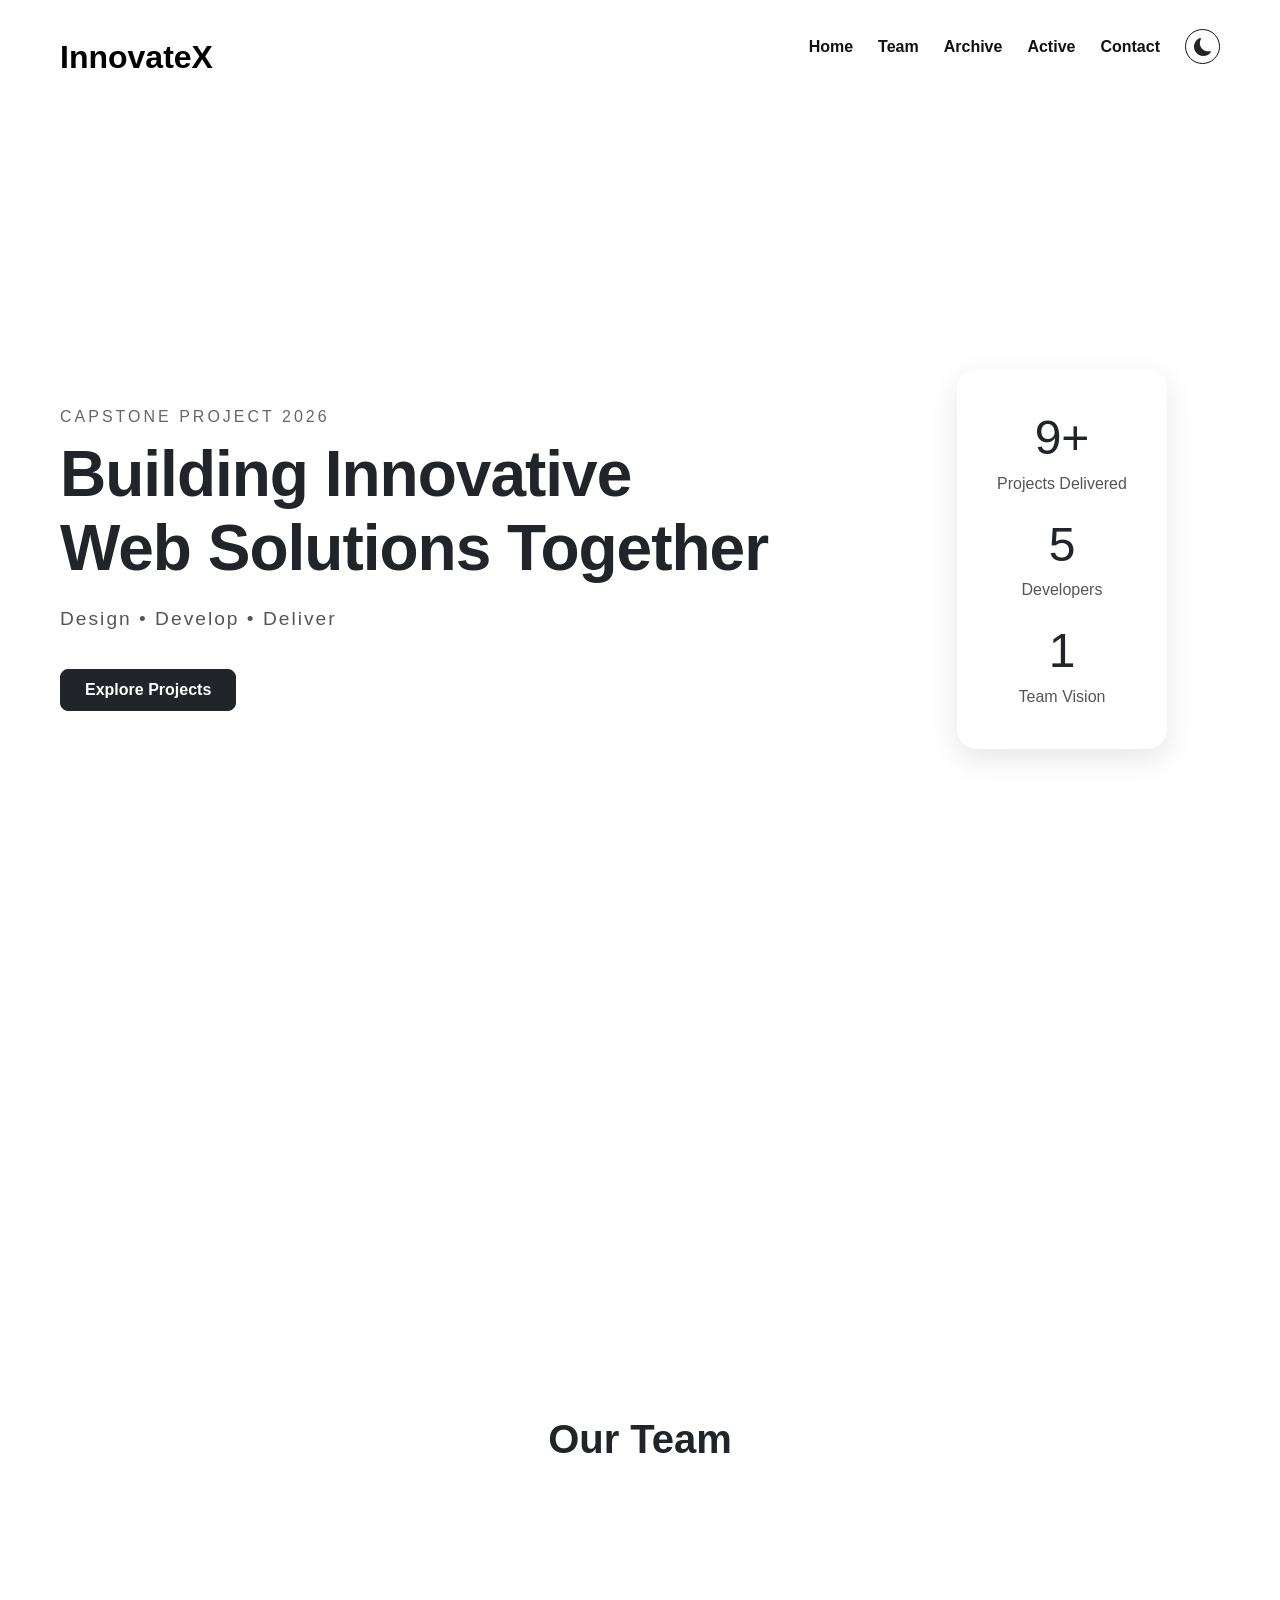
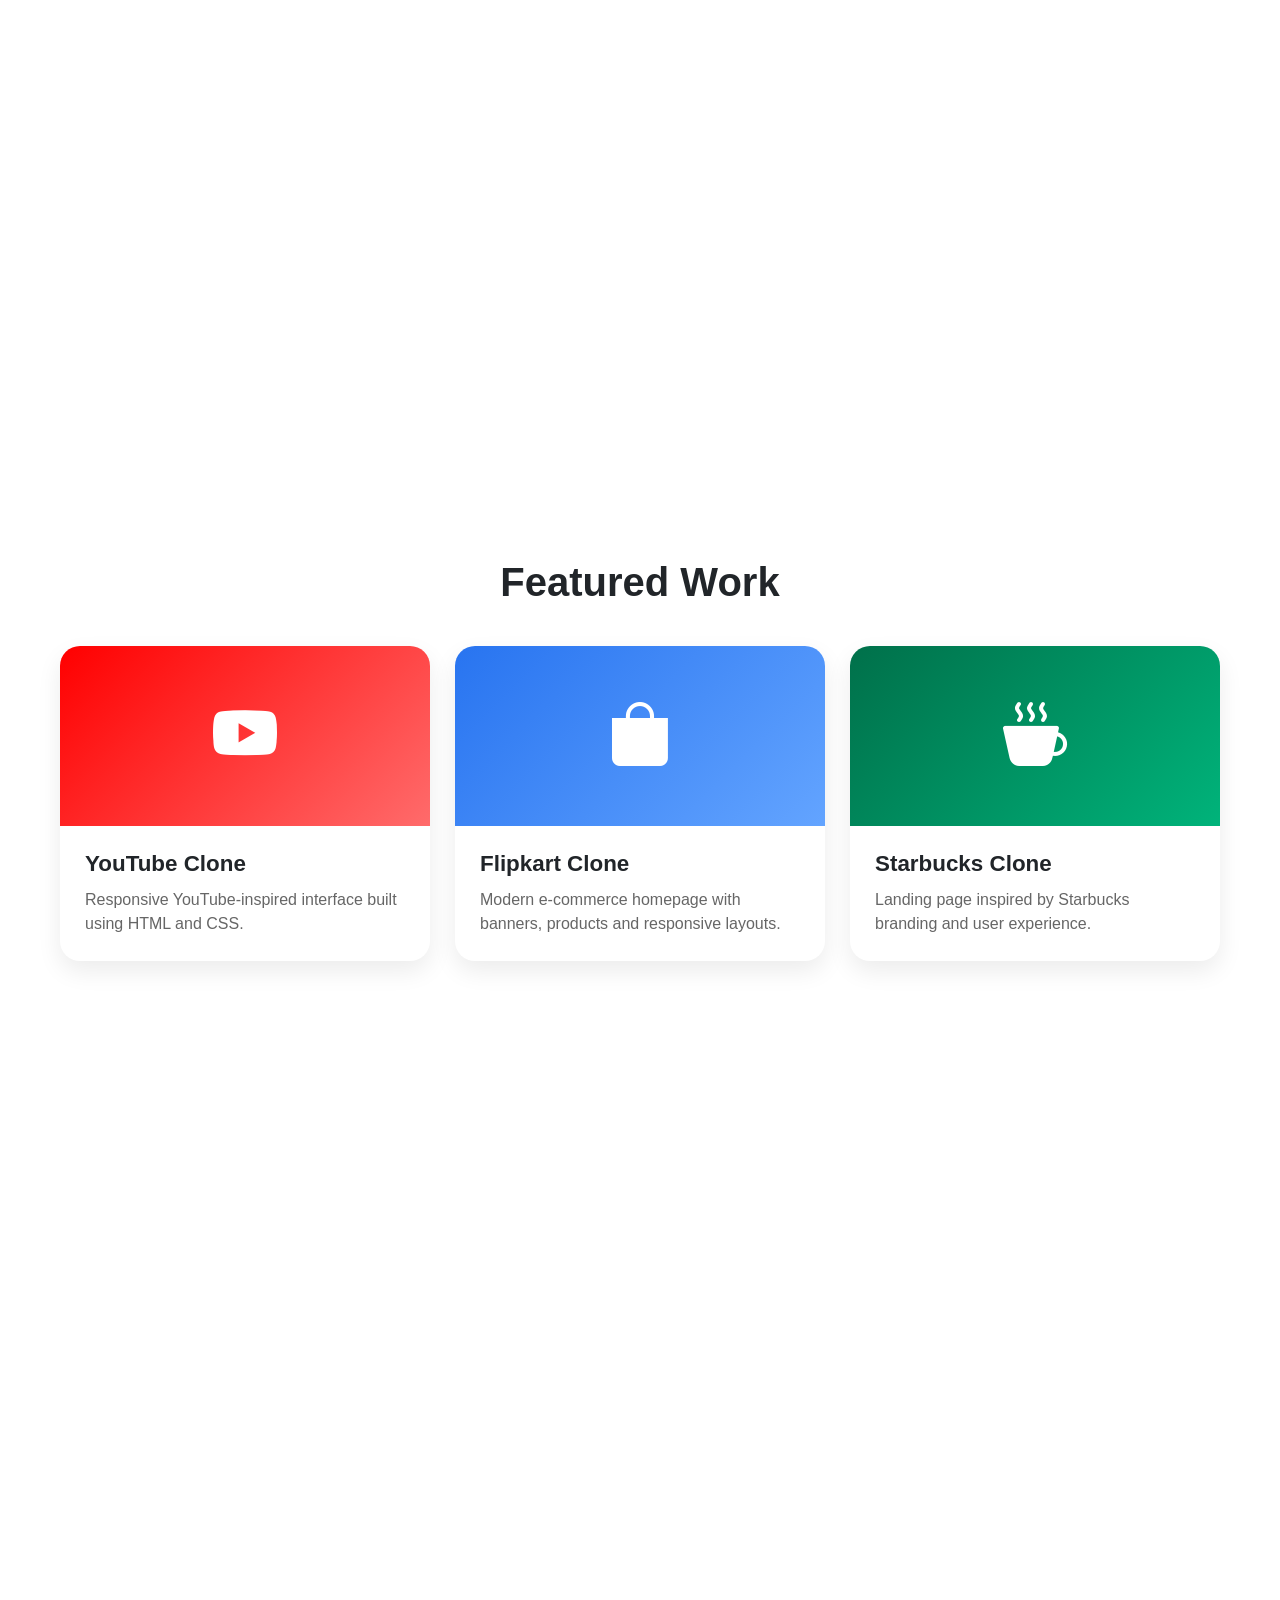
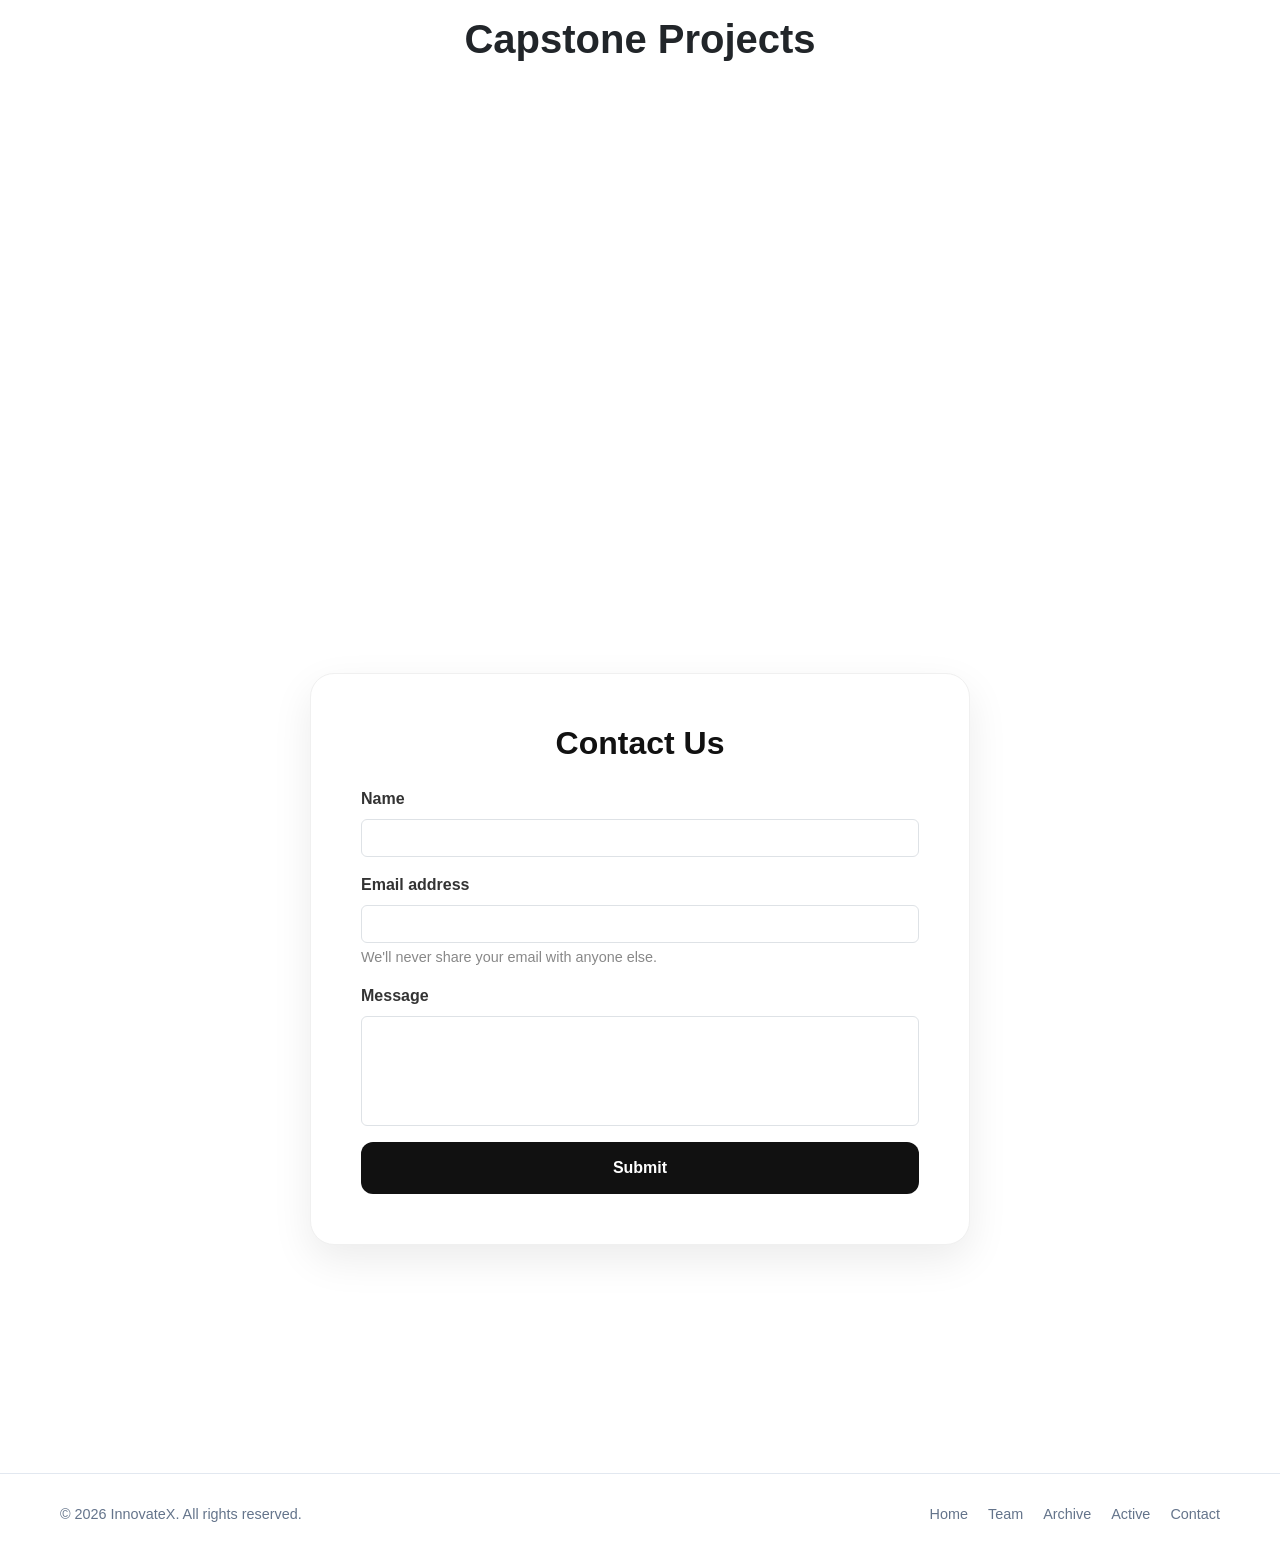
==== HTML/index.html @ 073470cf "Initial portfolio project" ====
<!doctype html>
<html lang="en">

<head>
  <meta charset="UTF-8" />
  <meta name="viewport" content="width=device-width, initial-scale=1.0" />
  <title>InnovateX - Team Agency Portfolio</title>
  <link rel="stylesheet" href="../CSS/styles.css" />
  <link rel="stylesheet" href="https://cdn.jsdelivr.net/npm/bootstrap-icons@1.13.1/font/bootstrap-icons.min.css" />
  <link href="https://cdn.jsdelivr.net/npm/bootstrap@5.3.8/dist/css/bootstrap.min.css" rel="stylesheet" />
</head>

<body>
  <script src="https://cdn.jsdelivr.net/npm/@popperjs/core@2.11.8/dist/umd/popper.min.js"></script>
  <script src="https://cdn.jsdelivr.net/npm/bootstrap@5.3.8/dist/js/bootstrap.min.js"></script>
  <script src="https://cdn.jsdelivr.net/npm/bootstrap@5.3.8/dist/js/bootstrap.bundle.min.js"></script>

  <div class="alignmentContainer">
    <header>
      <h2 class="name" style="
            font-family: &quot;Montserrat&quot;, sans-serif;
            margin-top: 0.4em;
            color: black;
            font-weight: bold;
          ">
        InnovateX
      </h2>
      <nav>
        <ul>
          <li>
            <a href="#home">Home</a>
          </li>
          <li>
            <a href="#team">Team</a>
          </li>
          <li>
            <a href="#previous-projects">Archive</a>
          </li>
          <li>
            <a href="#projects">Active</a>
          </li>
          <li>
            <a href="#contacts">Contact</a>
          </li>
          <li>
            <span class="bi bi-moon-fill moon-icon" id="themeBtn"></span>
          </li>
        </ul>
      </nav>
    </header>
  </div>
  <div class="alignmentContainer">
    <main>
      <section id="home">
        <div class="left">
          <h4 class="hero-subtitle">Capstone Project 2026</h4>

          <h1 class="hero-title">
            Building Innovative<br />
            Web Solutions Together
          </h1>

          <p class="tagline">Design &bull; Develop &bull; Deliver</p>

          <a href="#projects">
            <button class="btn btn-dark rounded-3 px-4 py-2 fw-bold" id="explore">
              Explore Projects
            </button>
          </a>
        </div>
        <div class="right">
          <div class="hero-card">
            <h2>9+</h2>
            <p class="card-text">Projects Delivered</p>

            <h2>5</h2>
            <p class="card-text">Developers</p>

            <h2>1</h2>
            <p class="card-text">Team Vision</p>
          </div>
        </div>
      </section>
      <section id="team">
        <h2 class="team">Our Team</h2>
        <div class="team-container"></div>
      </section>
      <section id="previous-projects">


        <h2 class="team">Featured Work</h2>

        <div class="previous-projects-container">

          <a href="" class="previous-project-card">

            <div class="previous-project-banner youtube-bg">

              <i class="bi bi-youtube"></i>

            </div>

            <div class="previous-project-content">

              <h3>YouTube Clone</h3>

              <p>
                Responsive YouTube-inspired interface built
                using HTML and CSS.
              </p>

            </div>

          </a>

          <a href="#" class="previous-project-card">

            <div class="previous-project-banner flipkart-bg">

              <i class="bi bi-bag-fill"></i>

            </div>

            <div class="previous-project-content">

              <h3>Flipkart Clone</h3>

              <p>
                Modern e-commerce homepage with banners,
                products and responsive layouts.
              </p>

            </div>

          </a>

          <a href="#" class="previous-project-card">

            <div class="previous-project-banner starbucks-bg">

              <i class="bi bi-cup-hot-fill"></i>

            </div>

            <div class="previous-project-content">

              <h3>Starbucks Clone</h3>

              <p>
                Landing page inspired by Starbucks branding
                and user experience.
              </p>

            </div>

          </a>

        </div>

      </section>

      <section id="projects">
        <h2 class="team">Capstone Projects</h2>
        <div class="project-container"></div>
      </section>
      <section id="contacts">
        <div class="form-container">
          <h2 class="text-center mb-4">Contact Us</h2>
          <form id="contactForm">
            <div class="mb-3">
              <label for="name" class="form-label">Name</label>
              <input type="text" class="form-control" id="name" />
              <p id="nameMsg"></p>
            </div>
            <div class="mb-3">
              <label for="email" class="form-label">Email address</label>
              <input type="email" class="form-control" id="email" aria-describedby="emailHelp" />
              <div id="emailHelp" class="form-text">
                We'll never share your email with anyone else.
              </div>
              <p id="emailMsg"></p>
            </div>
            <div class="mb-3">
              <label for="message" class="form-label">Message</label>
              <textarea class="form-control" id="message" rows="4"></textarea>
              <p id="textareaMsg"></p>
            </div>
            <button id="submitBtn" type="submit" class="btn btn-dark w-100">
              Submit
            </button>
          </form>
        </div>
      </section>
    </main>
  </div>
  <footer>
    <div class="footer-content">
      <p>&copy; 2026 InnovateX. All rights reserved.</p>
      <div class="footer-links">
        <a href="#home">Home</a>
        <a href="#team">Team</a>
        <a href="#previous-projects">Archive</a>
        <a href="#projects">Active</a>
        <a href="#contacts">Contact</a>
      </div>
    </div>
  </footer>
  <script src="../JS/state.js"></script>
  <script src="../JS/ui.js"></script>
  <script src="../JS/app.js"></script>
</body>

</html>
---- CSS/styles.css ----
* {
  margin: 0;
  padding: 0;
  box-sizing: border-box;
  font-family: Arial, Helvetica, sans-serif;
}

a, button, input, textarea, .btn, .previous-project-card {
  transition: all 0.25s cubic-bezier(0.4, 0, 0.2, 1);
}

html {
  scroll-behavior: smooth;
}

body {
  background: #fff;
  color: #111;
  line-height: 1.6;
}

.alignmentContainer {
  max-width: 1200px;
  margin: auto;
  padding: 0 20px;
}

/* HEADER */

header {
  display: flex;
  justify-content: space-between;
  align-items: center;
  padding: 25px 0;
}

.name {
  font-size: 2rem;
  font-weight: bold;
}

nav ul {
  display: flex;
  align-items: center;
  gap: 25px;
  list-style: none;
}

nav a {
  text-decoration: none;
  color: #111;
  font-weight: 600;
  display: inline-block;
  transition: color 0.25s cubic-bezier(0.4, 0, 0.2, 1), transform 0.2s cubic-bezier(0.4, 0, 0.2, 1);
}

nav a:hover {
  color: #555;
  transform: translateY(-1px);
}
nav a:active {
  transform: translateY(0) scale(0.96);
}

.moon-icon {
  display: flex;
  justify-content: center;
  align-items: center;

  width: 35px;
  height: 35px;

  border: 1.2px solid #111;
  border-radius: 50%;

  font-size: 18px;
  cursor: pointer;
  transition: 0.3s;
}

/* HERO */

#home {
  display: grid;
  grid-template-columns: 70% 30%;
  align-items: center;
  min-height: 100vh;
  padding: 80px 0;
  box-sizing: border-box;
}

.left {
  padding-right: 40px;
}

.right {
  display: flex;
  justify-content: center;
  margin-left: 2rem;
}

.hero-subtitle {
  font-size: 1rem;
  text-transform: uppercase;
  letter-spacing: 3px;
  color: #666;
  margin-bottom: 12px;
}

.hero-title {
  font-size: 4rem;
  font-weight: 700;
  line-height: 1.15;
  letter-spacing: -1px;
  margin-bottom: 20px;
}

.tagline {
  font-size: 1.2rem;
  color: #555;
  letter-spacing: 2px;
  margin-bottom: 35px;
}

.hero-card {
  background: white;
  padding: 40px;
  border-radius: 20px;
  text-align: center;

  box-shadow: 0 10px 30px rgba(0, 0, 0, 0.1);
}

.hero-card h2 {
  font-size: 3rem;
  margin-bottom: 5px;
}

.hero-card p {
  color: #555;
  margin-bottom: 20px;
}

/* TEAM */

.team {
  text-align: center;
  margin: 0 0 40px 0;
  font-size: 2.5rem;
  font-weight: bold;
}

#team {
  min-height: 100vh;
  display: flex;
  flex-direction: column;
  justify-content: center;
  padding: 80px 0;
  box-sizing: border-box;
  margin: 0 auto !important;
}

.team-container {
  display: grid;
  grid-template-columns: repeat(auto-fit, minmax(280px, 1fr));

  gap: 25px;
}

.member-card {
  background: white;
  padding: 25px;
  border-radius: 15px;

  text-align: center;

  box-shadow: 0 5px 15px rgba(0, 0, 0, 0.1);

  transition: 0.3s;
}

.member-card:hover {
  transform: translateY(-5px);
}

.member-card img {
  width: 120px;
  height: 120px;

  border-radius: 50%;
  object-fit: cover;

  border: 2px solid #111;

  margin-bottom: 15px;
}

.member-card h3 {
  margin-bottom: 10px;
}

.member-card p {
  margin-bottom: 8px;
  color: #555;
}

.member-card a {
  text-decoration: none;
  color: #111;
  font-size: 1.8rem;
}

/* PROJECTS */

#projects {
  margin-top: 80px;
}

.project-container {
  display: grid;
  grid-template-columns: repeat(auto-fit, minmax(300px, 1fr));

  gap: 25px;
}

/* CONTACT */

#contacts {
  min-height: 100vh;
  display: flex;
  flex-direction: column;
  justify-content: center;
  padding: 80px 20px;
  box-sizing: border-box;
  margin: 0 auto !important;
  width: 100%;
  max-width: 700px;
}

/* RESPONSIVE */

@media (max-width: 992px) {
  #home {
    grid-template-columns: 1fr;
    text-align: center;
    gap: 40px;
  }

  .left {
    padding-right: 0;
  }

  .right {
    margin-left: 0;
  }

  #contacts {
    padding: 30px;
  }
}

@media (max-width: 768px) {
  header {
    flex-direction: column;
    gap: 20px;
  }

  nav ul {
    flex-wrap: wrap;
    justify-content: center;
  }

  .hero-title {
    font-size: 3rem;
  }

  .team-container {
    grid-template-columns: 1fr;
  }

  .previous-projects-container {
    grid-template-columns: repeat(auto-fit, minmax(280px, 1fr));
  }

  .project-container {
    grid-template-columns: 1fr;
  }
  
  .form-container {
    width: 100%;
  }
}

@media (max-width: 480px) {
  .hero-title {
    font-size: 2.2rem;
  }

  .tagline {
    font-size: 1rem;
    margin-bottom: 25px;
  }

  .hero-card {
    padding: 25px 20px;
  }

  .hero-card h2 {
    font-size: 2.2rem;
  }

  .team {
    font-size: 2rem;
    margin: 40px 0 20px;
  }

  .previous-projects-container {
    grid-template-columns: 1fr;
    gap: 20px;
  }

  .form-container {
    padding: 25px 20px;
  }

  .form-container h2 {
    font-size: 1.6rem;
    margin-bottom: 20px;
  }

  header {
    padding: 15px 0;
  }

  nav ul {
    gap: 15px;
  }

  .flip-front,
  .flip-back {
    padding: 1rem;
  }

  .project-footer {
    flex-wrap: wrap;
    gap: 8px;
  }

  .tech-pill {
    font-size: 11px;
    padding: 2px 6px;
  }

  .gh-btn {
    font-size: 11px;
    padding: 3px 8px;
  }
}

@media (max-width: 320px) {
  .hero-title {
    font-size: 1.8rem;
  }

  .name {
    font-size: 1.6rem !important;
  }

  nav ul {
    gap: 10px;
  }

  nav a {
    font-size: 0.9rem;
  }

  .form-container {
    padding: 20px 15px;
  }
}

.dark {
  background: #1a1a1a;
  color: #f5f5f5;
}

/* Navbar */

.dark .name {
  color: #ffffff !important;
}

.dark nav a {
  color: #e5e5e5;
}

.dark nav a:hover {
  color: #ffffff;
}

.dark .moon-icon {
  border-color: #ffffff;
  color: #ffffff;
}
.dark .moon-icon::before {
  content: "\f5a1" !important;
}

/* Hero */

.dark .hero-title {
  color: #ffffff;
}

.dark .hero-subtitle,
.dark .tagline {
  color: #cfcfcf;
}
.dark .card-text {
  color: #cfcfcf;
}

.dark .hero-card {
  background: #252525;
  box-shadow: 0 8px 25px rgba(0, 0, 0, 0.35);
}

/* Team */

.dark .member-card {
  background: #252525;
  color: #ffffff;
  box-shadow: 0 8px 20px rgba(0, 0, 0, 0.3);
}

.dark .member-card p {
  color: #d4d4d4;
}

.dark .github-icon {
  color: white;
}
.github-icon {
  color: #111;
}

/* Contact */

.dark .form-container {
  background: #252525;
  padding: 40px;
  border-radius: 20px;
  font-weight: 300;
  color: white;
  box-shadow: 0 8px 20px rgba(0, 0, 0, 0.3);
  background: #252525;

  border: 1px solid #3a3a3a;

  box-shadow: 0 15px 40px rgba(0, 0, 0, 0.35);
}

.dark .form-label {
  color: #f5f5f5;
}
#explore {
  transition: all 0.3s cubic-bezier(0.2, 0.8, 0.2, 1) !important;
}
#explore:hover {
  transform: translateY(-3px) scale(1.02);
  box-shadow: 0 8px 20px rgba(0, 0, 0, 0.12) !important;
}
#explore:active {
  transform: translateY(-1px) scale(0.97);
}

.dark #explore {
  background-color: #ffffff;
  color: black;
}
.dark #explore:hover {
  background-color: #f4f4f5;
  box-shadow: 0 8px 20px rgba(255, 255, 255, 0.08) !important;
}
.dark .form-control {
  background: #1e1e1e;

  color: #ffffff;

  border: 1.5px solid #444;
}
.dark .form-control::placeholder {
  color: #999;
}
.dark .form-control:focus {
  background: #1e1e1e;

  color: #ffffff;

  border-color: #ffffff;

  box-shadow: 0 0 0 4px rgba(255, 255, 255, 0.08);
}
.dark #emailHelp {
  color: #b0b0b0;
}
.form-control {
  border: 1.5px solid #dcdcdc;

  border-radius: 12px;

  padding: 12px 15px;

  font-size: 1rem;

  transition: 0.3s;

  box-shadow: none;

  resize: none;
}
.form-control:focus {
  border-color: #111;

  box-shadow: 0 0 0 4px rgba(17, 17, 17, 0.08);

  outline: none;
}

.dark #submitBtn {
  background: #ffffff;

  color: #111;

  font-weight: 600;

  border: none;
}
.dark .form-container h2 {
  color: #ffffff;
}

.dark #submitBtn:hover {
  background: #e8e8e8;

  transform: translateY(-2px);

  box-shadow: 0 8px 20px rgba(0, 0, 0, 0.3);
}

.dark #emailHelp {
  color: #d4d4d4;
}

.form-container {
  background: white;
  padding: 50px;
  border-radius: 24px;

  box-shadow: 0 15px 40px rgba(0, 0, 0, 0.08);

  border: 1px solid #f0f0f0;

  transition: 0.3s;
}

.form-container:hover {
  transform: translateY(-3px);

  box-shadow: 0 20px 50px rgba(0, 0, 0, 0.12);
}
.form-label {
  font-weight: 600;
  color: #333;
  margin-bottom: 8px;
}

#projects {
  min-height: 100vh;
  display: flex;
  flex-direction: column;
  justify-content: center;
  padding: 80px 0;
  box-sizing: border-box;
  margin: 0 auto !important;
}

.project-container {
  display: grid;
  grid-template-columns: repeat(auto-fit, minmax(280px, 1fr));
  gap: 20px;
}

.flip-card {
  height: 200px;
  perspective: 1000px;
  cursor: pointer;
  transition: transform 0.4s cubic-bezier(0.2, 0.8, 0.2, 1);
}
.flip-card:hover {
  transform: translateY(-6px);
}

.flip-inner {
  position: relative;
  width: 100%;
  height: 100%;
  transform-style: preserve-3d;
  transition: transform 0.7s cubic-bezier(0.2, 0.8, 0.2, 1);
}

.flip-card:hover .flip-inner {
  transform: rotateY(180deg);
}

.flip-front,
.flip-back {
  position: absolute;
  inset: 0;
  border-radius: 16px;
  backface-visibility: hidden;
  -webkit-backface-visibility: hidden;
  padding: 1.6rem;
  display: flex;
  flex-direction: column;
  justify-content: space-between;
  border: 1px solid rgba(0, 0, 0, 0.05);
}

.flip-front {
  background: white;
}
.flip-back {
  background: #fafafa;
  transform: rotateY(180deg);
}

.project-num {
  font-size: 11px;
  letter-spacing: 2px;
  color: #aaa;
  font-weight: 600;
}

.project-card h3 {
  font-size: 1.1rem;
  font-weight: 700;
  margin: 0;
}

.flip-hint {
  font-size: 15px;
  color: #bbb;
}

.project-desc {
  font-size: 16px;
  color: #666;
  line-height: 1.5;
  flex: 1;
}

.project-footer {
  display: flex;
  align-items: center;
  justify-content: space-between;
  margin-top: 12px;
}

.tech-pill {
  font-size: 13px;
  padding: 3px 10px;
  border-radius: 20px;
  border: 1px solid #e0e0e0;
  color: #666;
}

.gh-btn {
  font-size: 12px;
  color: #555;
  text-decoration: none;
  border: 1px solid #ddd;
  padding: 4px 10px;
  border-radius: 6px;
  display: flex;
  align-items: center;
  gap: 4px;
}

/* Dark mode */
.dark .project-card h3 {
  color: #fff;
}
.dark .project-desc {
  color: #bbb;
}
.dark .tech-pill {
  border-color: #444;
  color: #aaa;
}
.dark .gh-btn {
  color: #ccc;
  border-color: #444;
}

/* Light mode card shapes */
.flip-front {
  background: #ffffff;
  border: 1px solid rgba(0, 0, 0, 0.05);
  box-shadow: 0 10px 25px rgba(0, 0, 0, 0.04);
}
.flip-back {
  background: #fafafa;
  border: 1px solid rgba(0, 0, 0, 0.05);
  box-shadow: 0 10px 25px rgba(0, 0, 0, 0.04);
  transform: rotateY(180deg);
}

/* Dark mode card shapes */
.dark .flip-front {
  background: rgba(255, 255, 255, 0.03);
  backdrop-filter: blur(20px);
  -webkit-backdrop-filter: blur(20px);
  border: 1px solid rgba(255, 255, 255, 0.08);
  box-shadow: 0 10px 30px rgba(0, 0, 0, 0.35);
}
.dark .flip-back {
  background: rgba(255, 255, 255, 0.015);
  backdrop-filter: blur(20px);
  -webkit-backdrop-filter: blur(20px);
  border: 1px solid rgba(255, 255, 255, 0.08);
  box-shadow: 0 10px 30px rgba(0, 0, 0, 0.35);
}
#submitBtn {
  width: 100%;

  padding: 14px;

  border: none;

  border-radius: 12px;

  background: #111;

  color: white;

  font-weight: 600;

  font-size: 1rem;

  transition: 0.3s;
}
#submitBtn:hover {
  transform: translateY(-2px);

  background: #222;

  box-shadow: 0 8px 20px rgba(0, 0, 0, 0.15);
}
#emailHelp {
  color: #888;
  font-size: 0.9rem;
}
#nameMsg,
#emailMsg,
#textareaMsg {
  font-size: 0.9rem;

  margin-top: 5px;

  font-weight: 500;
}
.form-container h2 {
  font-size: 2rem;

  font-weight: 700;

  margin-bottom: 30px;

  color: #111;
}

#previous-projects {
  min-height: 100vh;
  display: flex;
  flex-direction: column;
  justify-content: center;
  padding: 80px 0;
  box-sizing: border-box;
  margin: 0 auto !important;
}

.previous-projects-container {
  display: grid;

  grid-template-columns: repeat(auto-fit, minmax(320px, 1fr));

  gap: 25px;

}

.previous-project-card {
  text-decoration: none;

  color: inherit;

  background: white;

  border-radius: 20px;

  overflow: hidden;

  transition: 0.3s;

  box-shadow: 0 10px 25px rgba(0, 0, 0, 0.08);
}

.previous-project-card:hover {
  transform: translateY(-8px);

  box-shadow: 0 20px 35px rgba(0, 0, 0, 0.15);
}

.previous-project-banner {
  height: 180px;

  display: flex;

  justify-content: center;

  align-items: center;

  color: white;

  font-size: 4rem;
}

.previous-project-content {
  padding: 25px;
}

.previous-project-content h3 {
  margin-bottom: 10px;

  font-size: 1.4rem;

  font-weight: 700;
}

.previous-project-content p {
  margin: 0;

  color: #666;
}

/* Card Colors */

.youtube-bg {
  background: linear-gradient(135deg, #ff0000, #ff6b6b);
}

.flipkart-bg {
  background: linear-gradient(135deg, #2874f0, #63a4ff);
}

.starbucks-bg {
  background: linear-gradient(135deg, #00704a, #00b37a);
}

/* Dark Mode */

.dark .previous-project-card {
  background: #252525;
}

.dark .previous-project-content h3 {
  color: white;
}

.dark .previous-project-content p {
  color: #d4d4d4;
}
.member-role{
    color:#0d62d8 !important;
    font-weight:600;
    font-size:1.1rem;
    margin-bottom:10px;
}
.dark .member-role{
    color:#438eff !important;
}

/* FOOTER */
footer {
  border-top: 1px solid #e2e8f0;
  padding: 30px 0;
  margin-top: 4rem;
  background: #ffffff;
  transition: background-color 0.25s, border-color 0.25s;
}

.footer-content {
  display: flex;
  justify-content: space-between;
  align-items: center;
  flex-wrap: wrap;
  gap: 15px;
  max-width: 1200px;
  margin: 0 auto;
  padding: 0 20px;
}

footer p {
  color: #64748b;
  font-size: 0.9rem;
  margin: 0;
}

.footer-links {
  display: flex;
  gap: 20px;
}

.footer-links a {
  color: #64748b;
  text-decoration: none;
  font-size: 0.9rem;
  font-weight: 500;
  transition: color 0.2s ease;
}

.footer-links a:hover {
  color: #0d62d8;
}

/* Dark mode footer */
.dark footer {
  background: transparent;
  border-top: 1px solid #222222;
}

.dark footer p {
  color: #888888;
}

.dark .footer-links a {
  color: #888888;
}

.dark .footer-links a:hover {
  color: #ffffff;
}

@media (max-width: 768px) {
  .footer-content {
    flex-direction: column;
    text-align: center;
  }
}
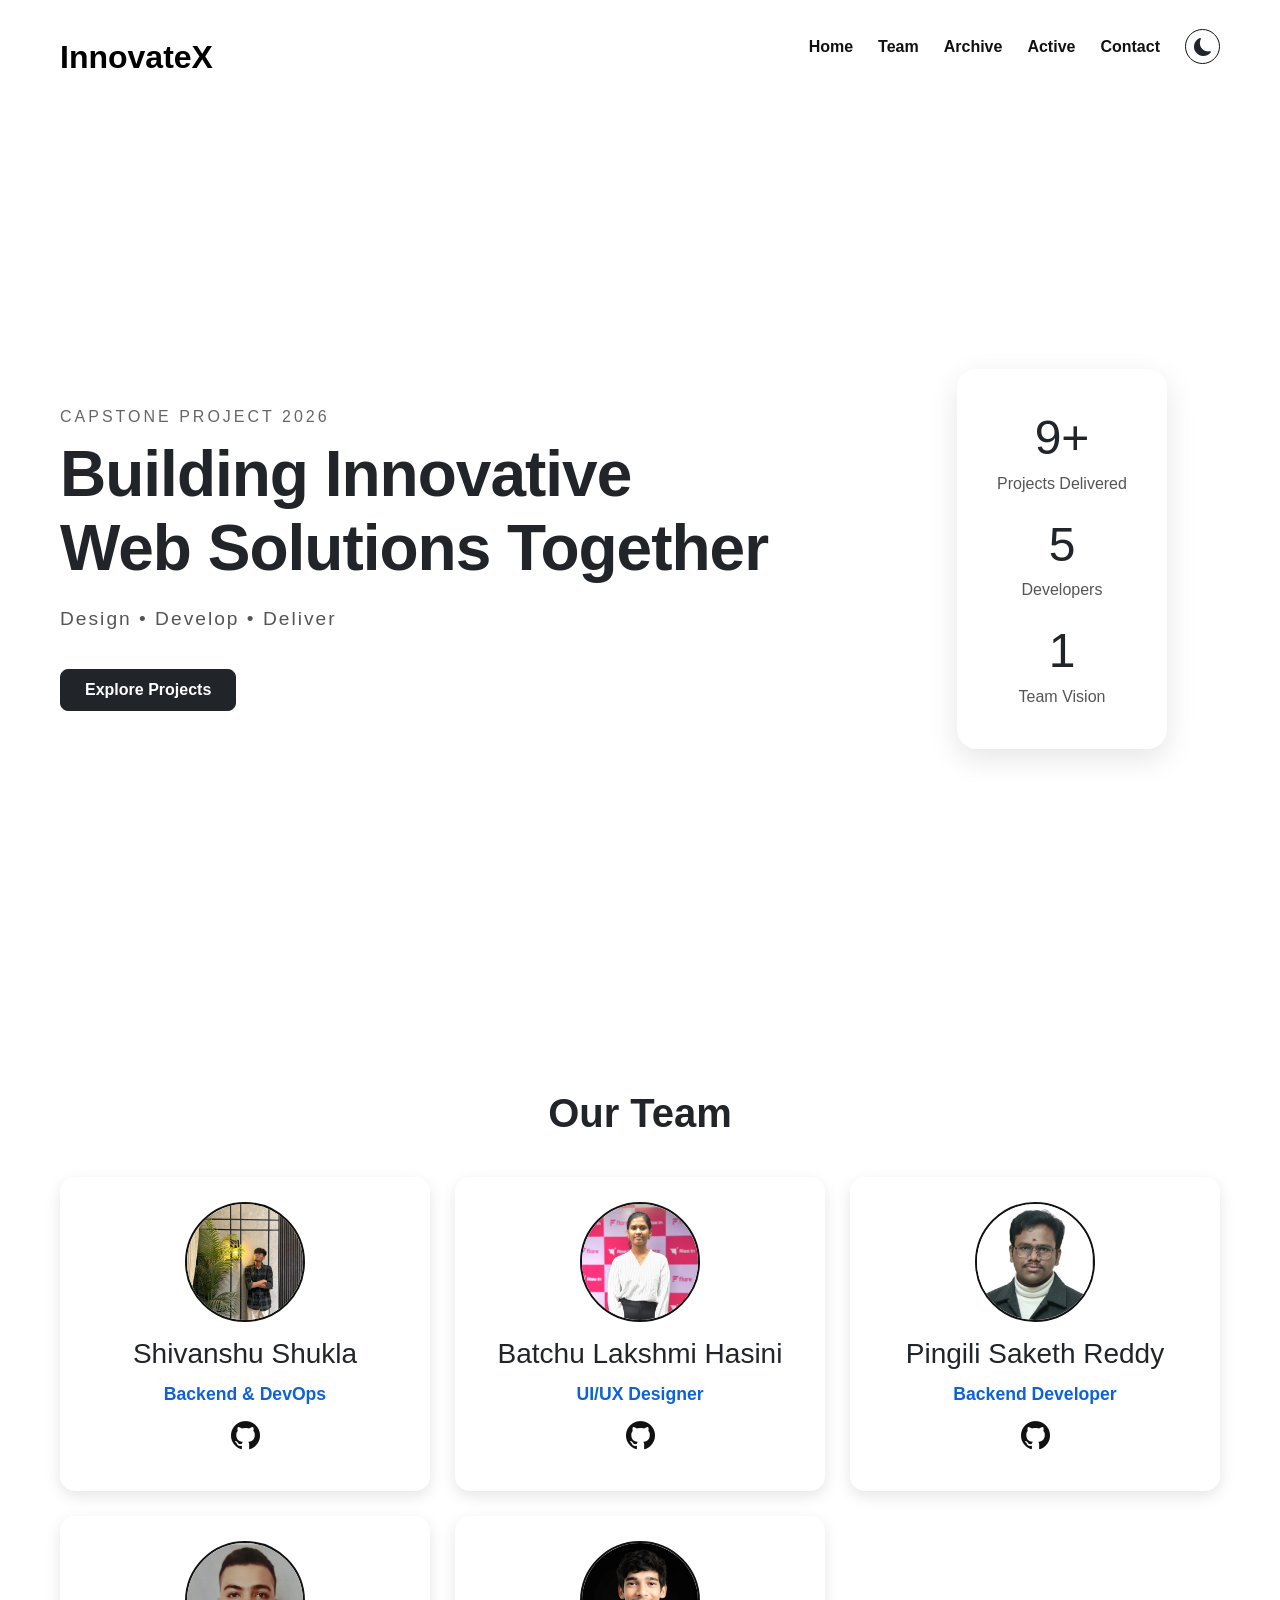
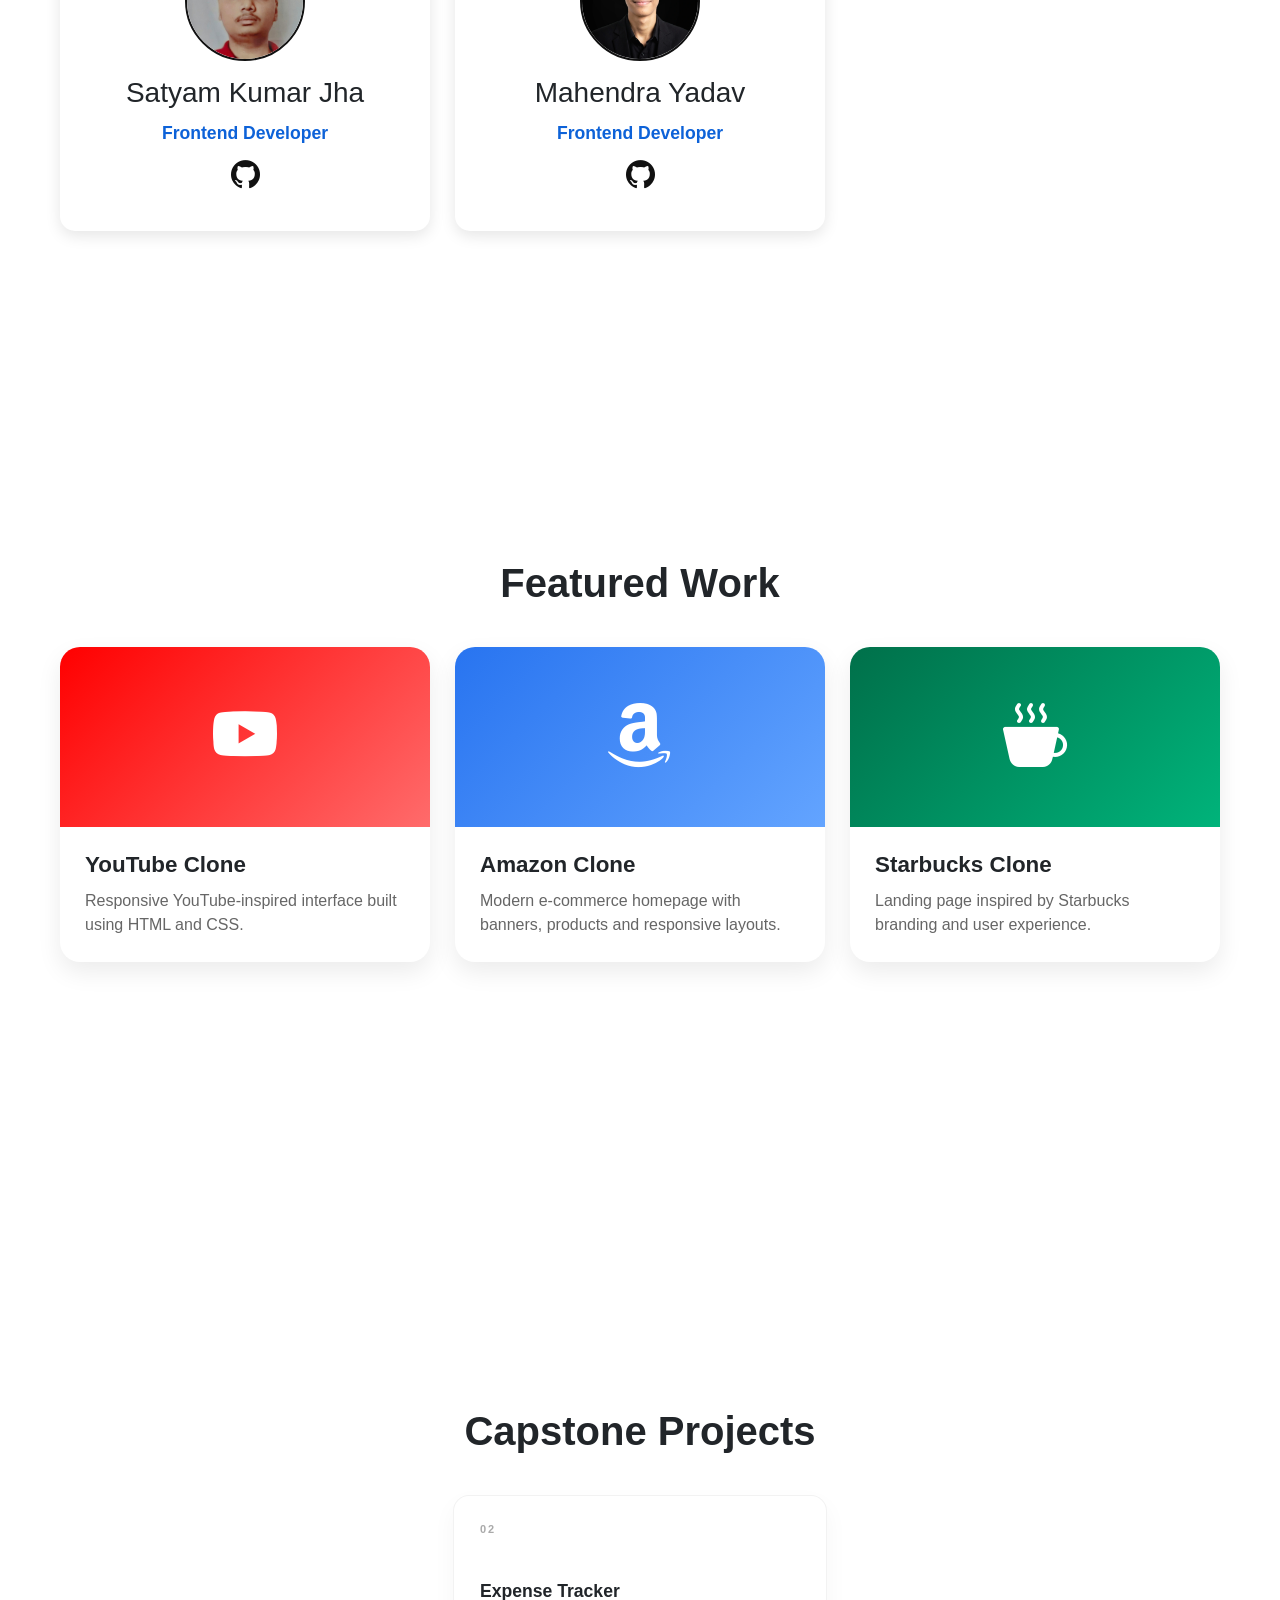
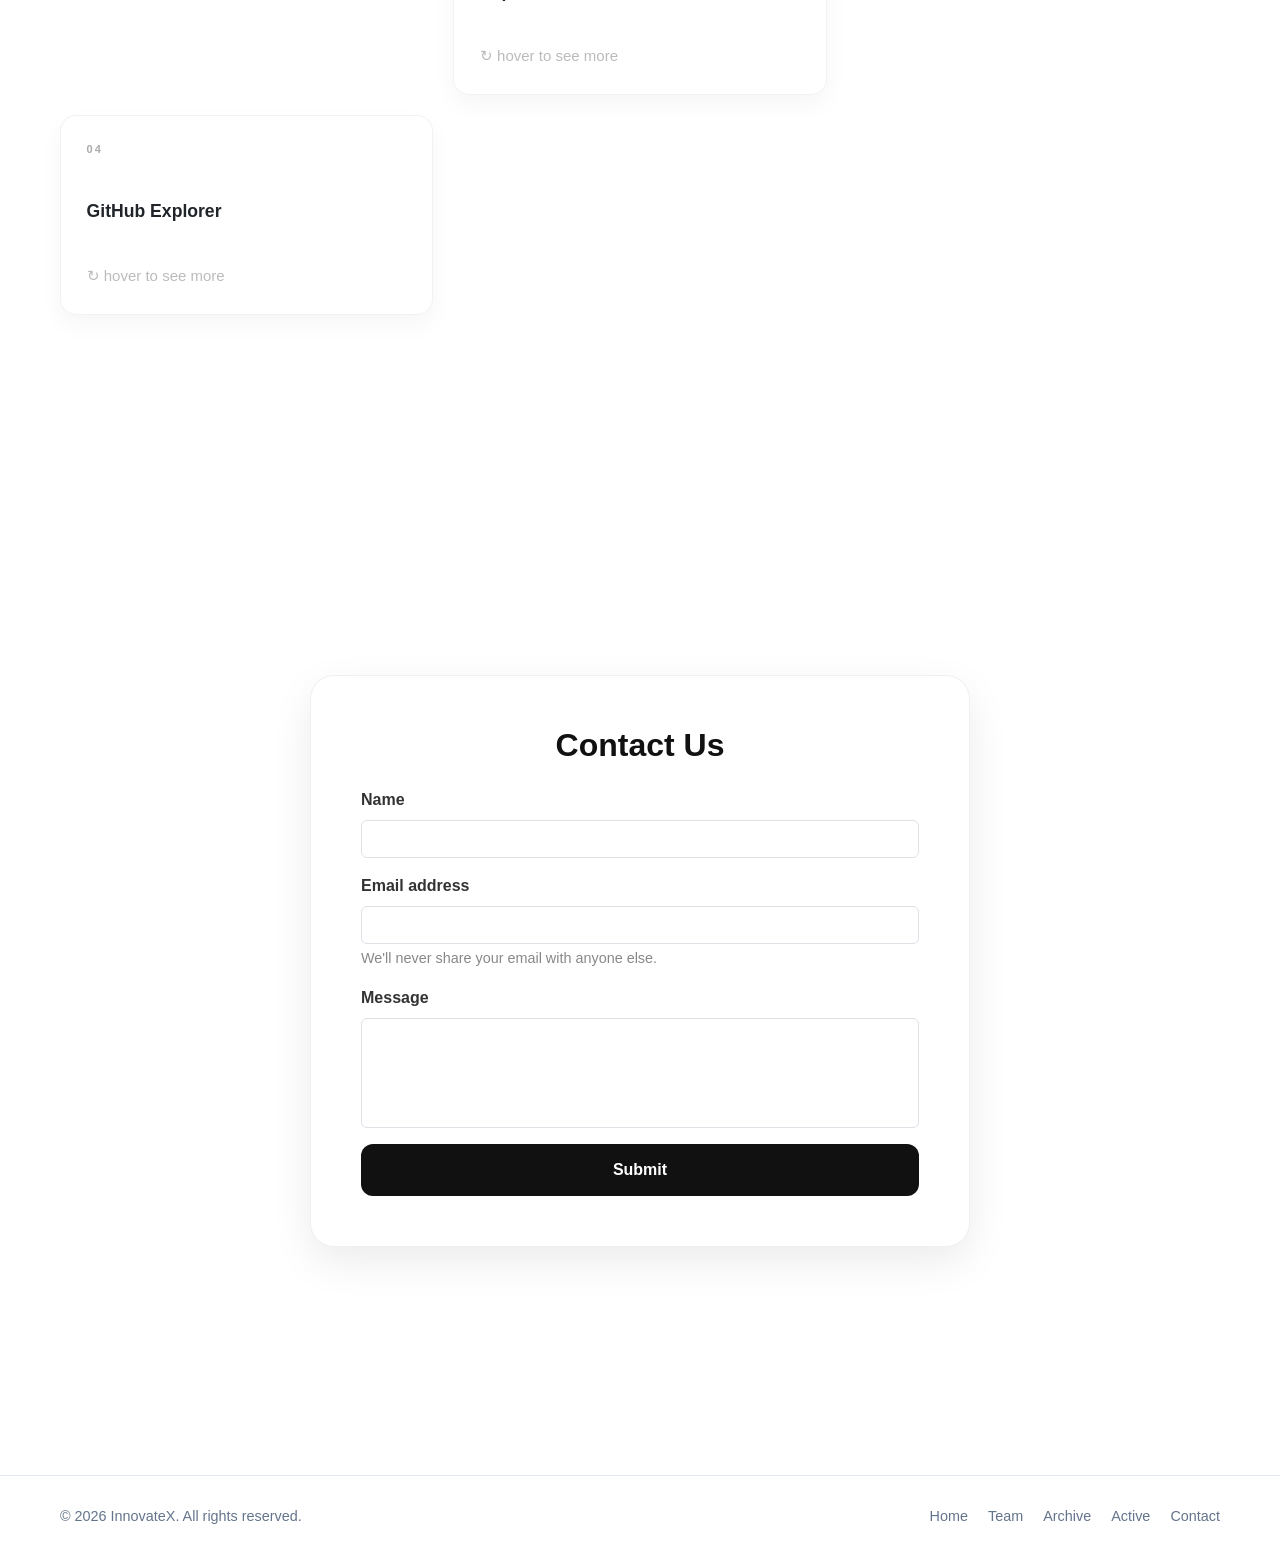
==== commit 184a4f41: "Rename Flipkart to Amazon and update portfolio links" ====
--- a/HTML/index.html
+++ b/HTML/index.html
@@ -4,7 +4,7 @@
 <head>
   <meta charset="UTF-8" />
   <meta name="viewport" content="width=device-width, initial-scale=1.0" />
-  <title>InnovateX - Team Agency Portfolio</title>
+  <title>InnovateX - Dev Agency Portfolio</title>
   <link rel="stylesheet" href="../CSS/styles.css" />
   <link rel="stylesheet" href="https://cdn.jsdelivr.net/npm/bootstrap-icons@1.13.1/font/bootstrap-icons.min.css" />
   <link href="https://cdn.jsdelivr.net/npm/bootstrap@5.3.8/dist/css/bootstrap.min.css" rel="stylesheet" />
@@ -92,7 +92,7 @@
 
         <div class="previous-projects-container">
 
-          <a href="" class="previous-project-card">
+          <a href="https://youtube-pw.vercel.app/" target="_blank" rel="noopener noreferrer" class="previous-project-card">
 
             <div class="previous-project-banner youtube-bg">
 
@@ -113,17 +113,17 @@
 
           </a>
 
-          <a href="#" class="previous-project-card">
-
-            <div class="previous-project-banner flipkart-bg">
-
-              <i class="bi bi-bag-fill"></i>
+          <a href="https://amazon-mu-teal.vercel.app/" target="_blank" rel="noopener noreferrer" class="previous-project-card">
+
+            <div class="previous-project-banner amazon-bg">
+
+              <i class="bi bi-amazon"></i>
 
             </div>
 
             <div class="previous-project-content">
 
-              <h3>Flipkart Clone</h3>
+              <h3>Amazon Clone</h3>
 
               <p>
                 Modern e-commerce homepage with banners,
--- a/CSS/styles.css
+++ b/CSS/styles.css
@@ -859,7 +859,7 @@
   background: linear-gradient(135deg, #ff0000, #ff6b6b);
 }
 
-.flipkart-bg {
+.amazon-bg {
   background: linear-gradient(135deg, #2874f0, #63a4ff);
 }
 
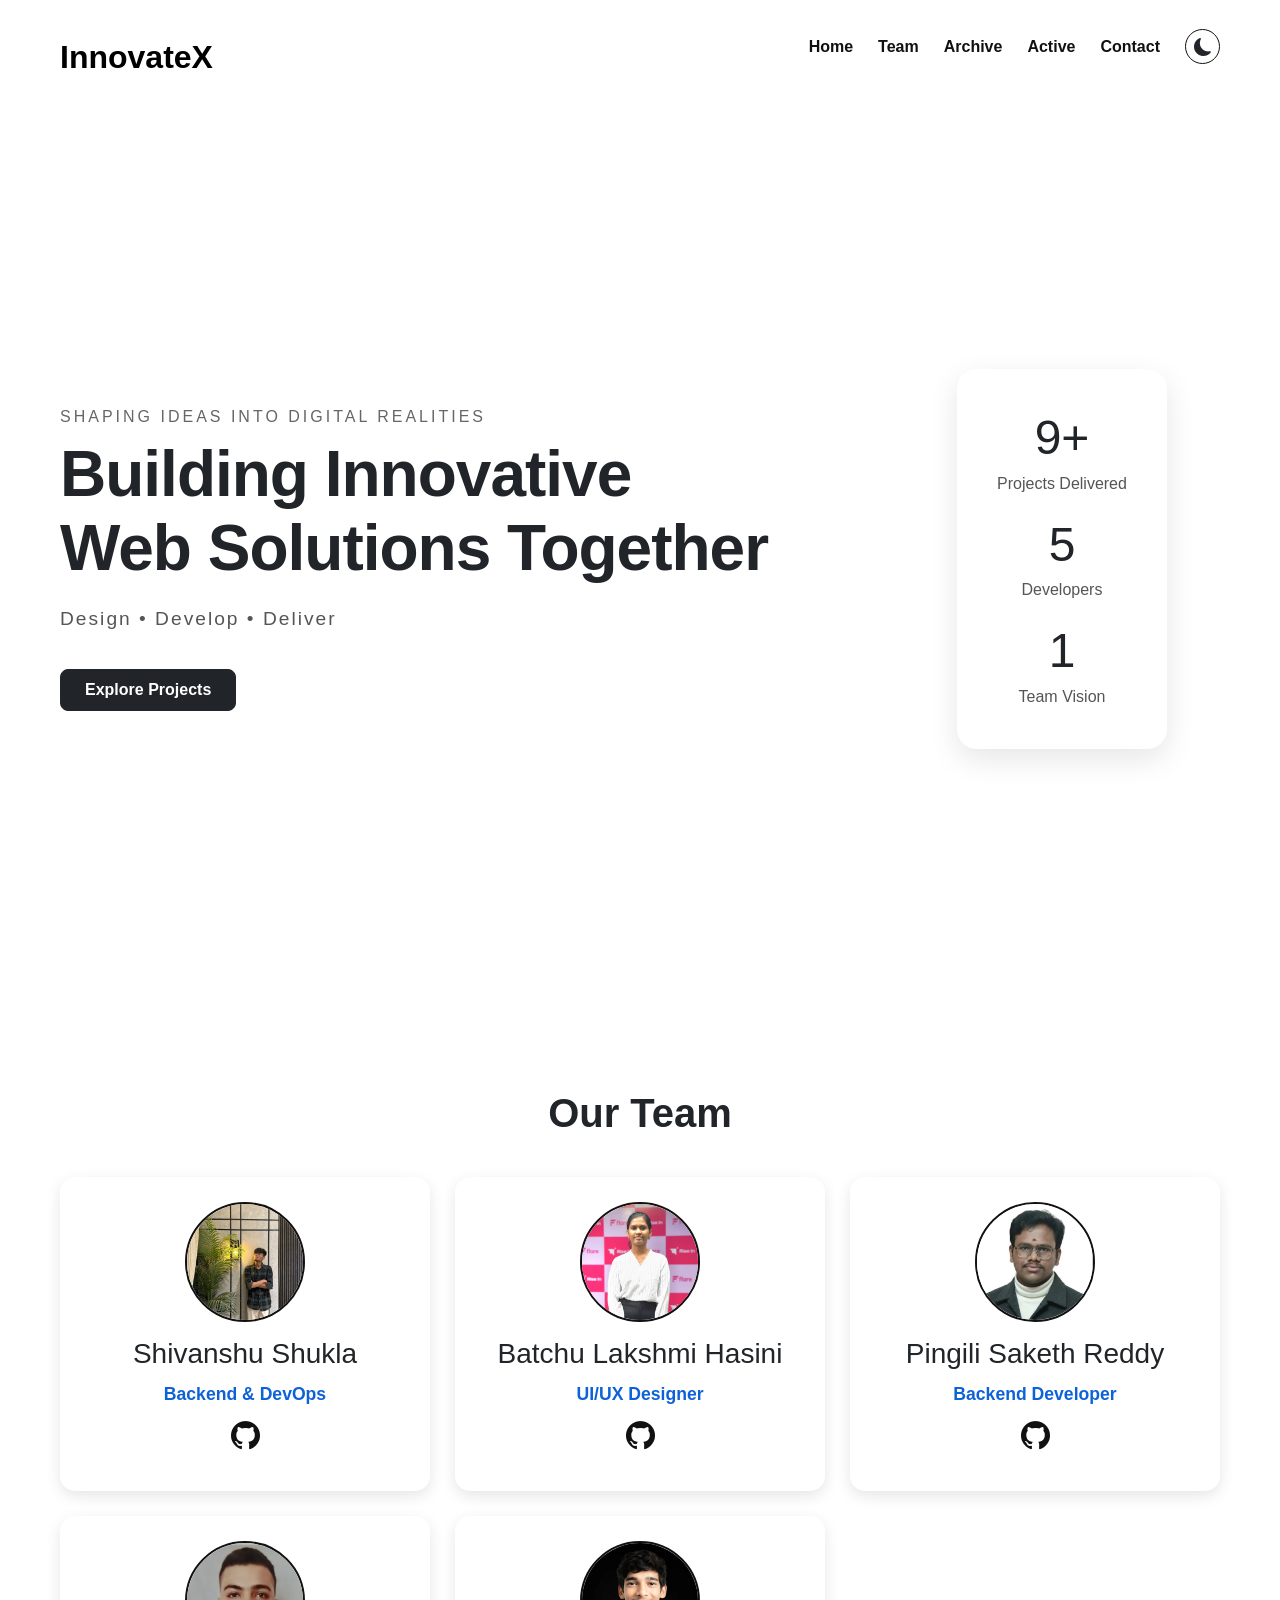
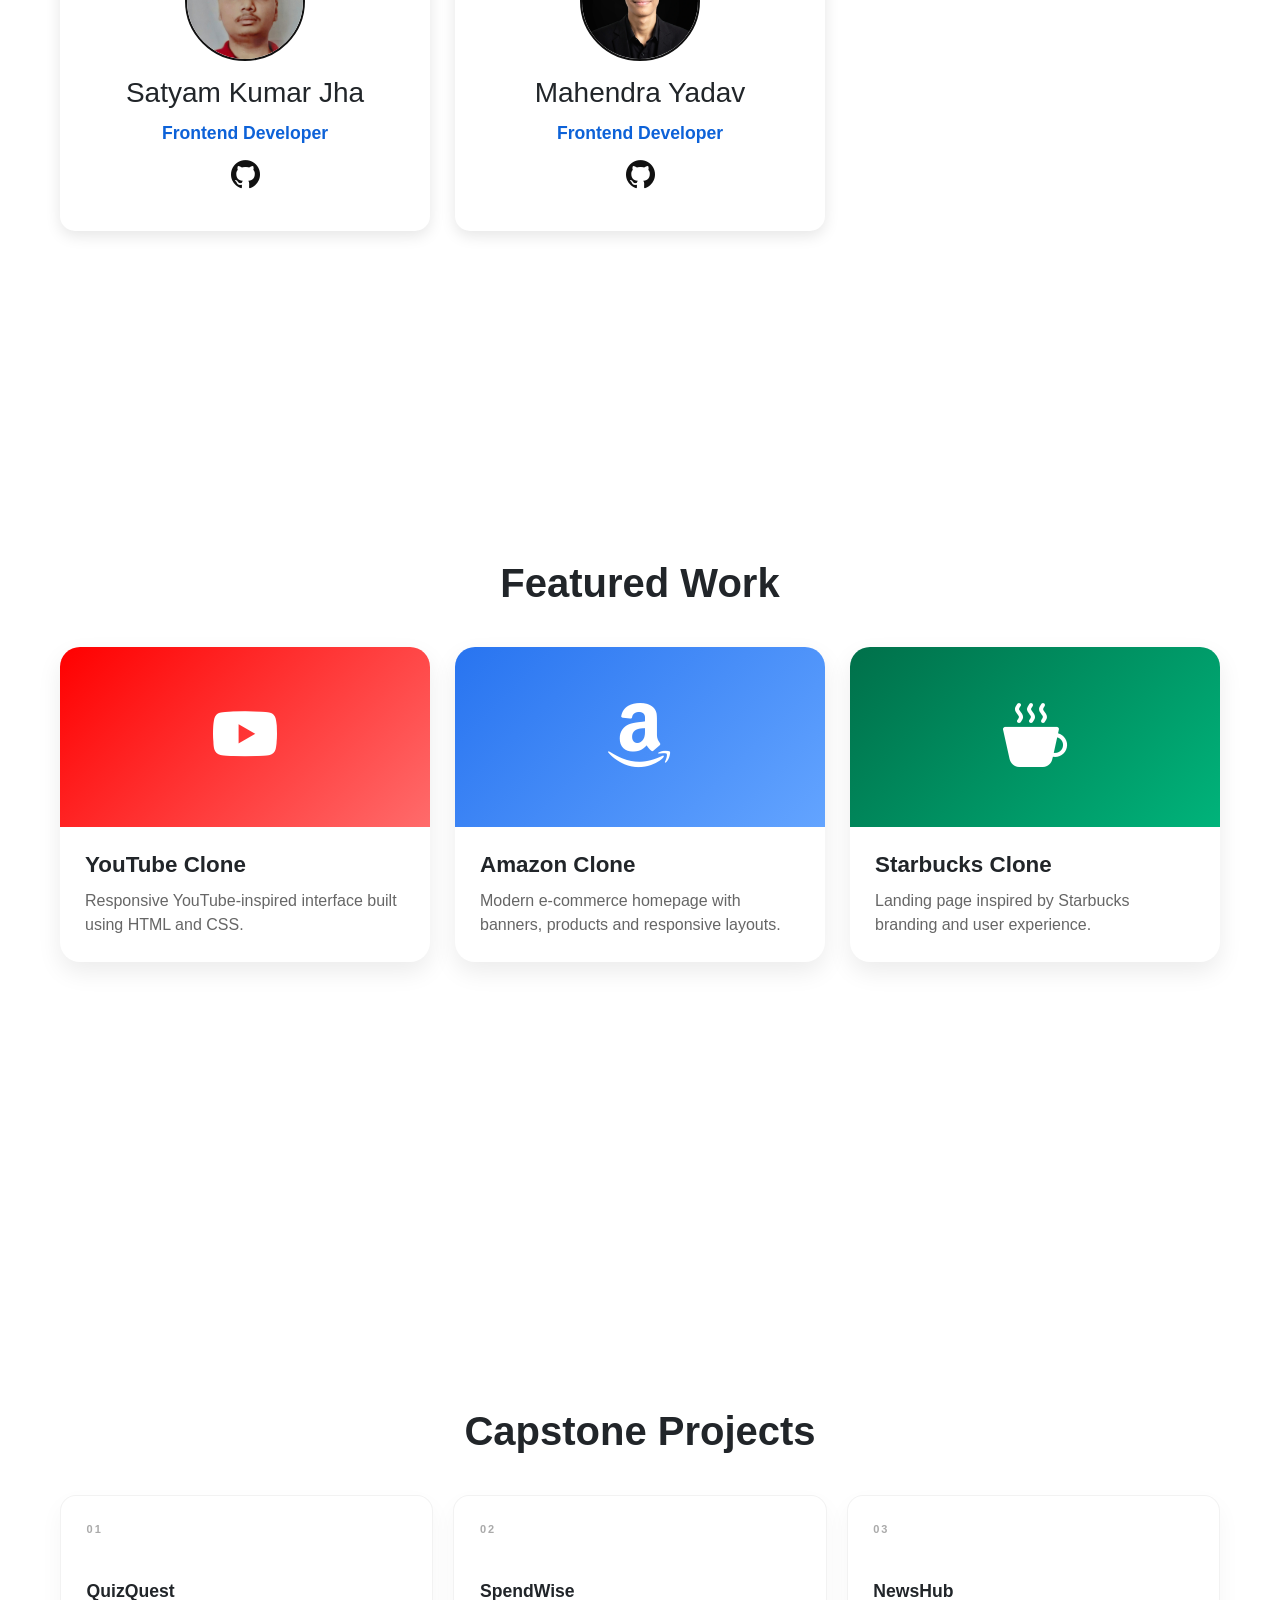
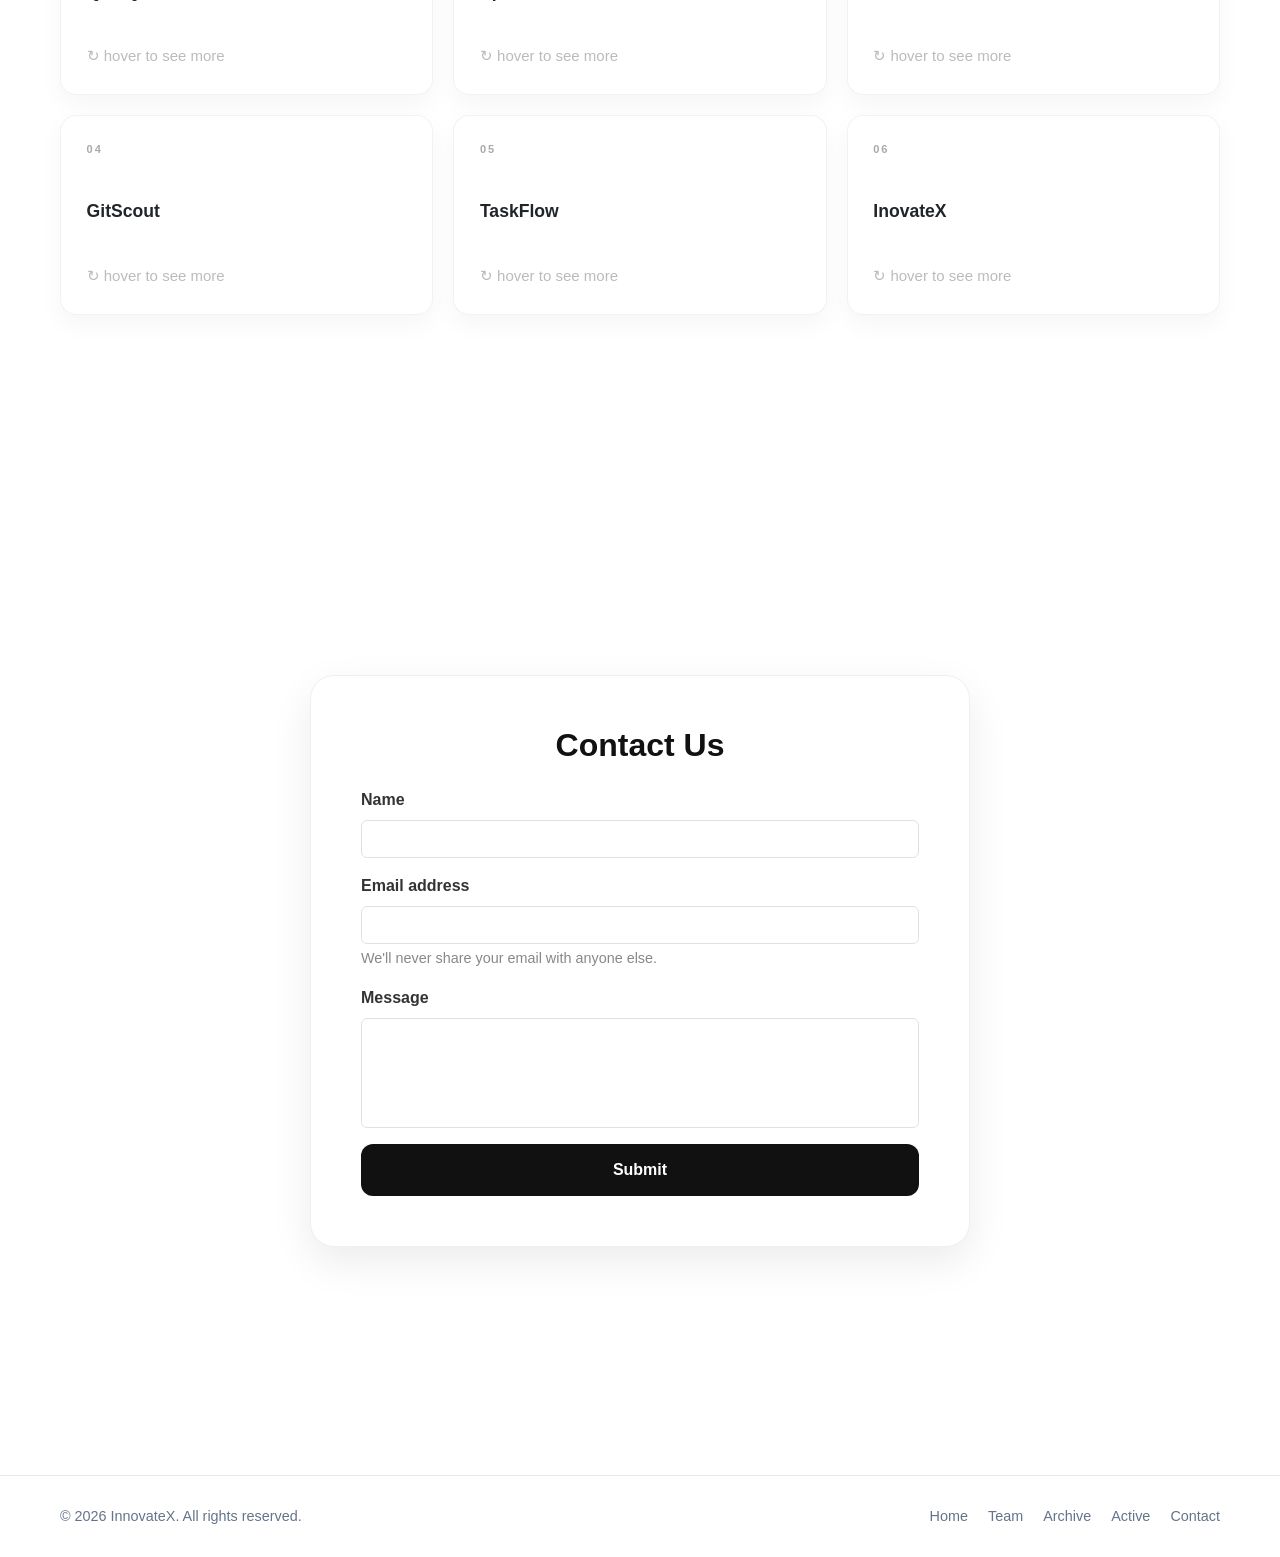
==== commit 91cd2b00: "Update hero subtitle and set InovateX card link to scroll internally" ====
--- a/HTML/index.html
+++ b/HTML/index.html
@@ -53,7 +53,7 @@
     <main>
       <section id="home">
         <div class="left">
-          <h4 class="hero-subtitle">Capstone Project 2026</h4>
+          <h4 class="hero-subtitle">Shaping Ideas Into Digital Realities</h4>
 
           <h1 class="hero-title">
             Building Innovative<br />
--- a/CSS/styles.css
+++ b/CSS/styles.css
@@ -648,6 +648,16 @@
   margin: 0;
 }
 
+.project-card h3 a {
+  color: inherit;
+  text-decoration: none;
+  transition: color 0.2s ease;
+}
+
+.project-card h3 a:hover {
+  color: #007aff;
+}
+
 .flip-hint {
   font-size: 15px;
   color: #bbb;
